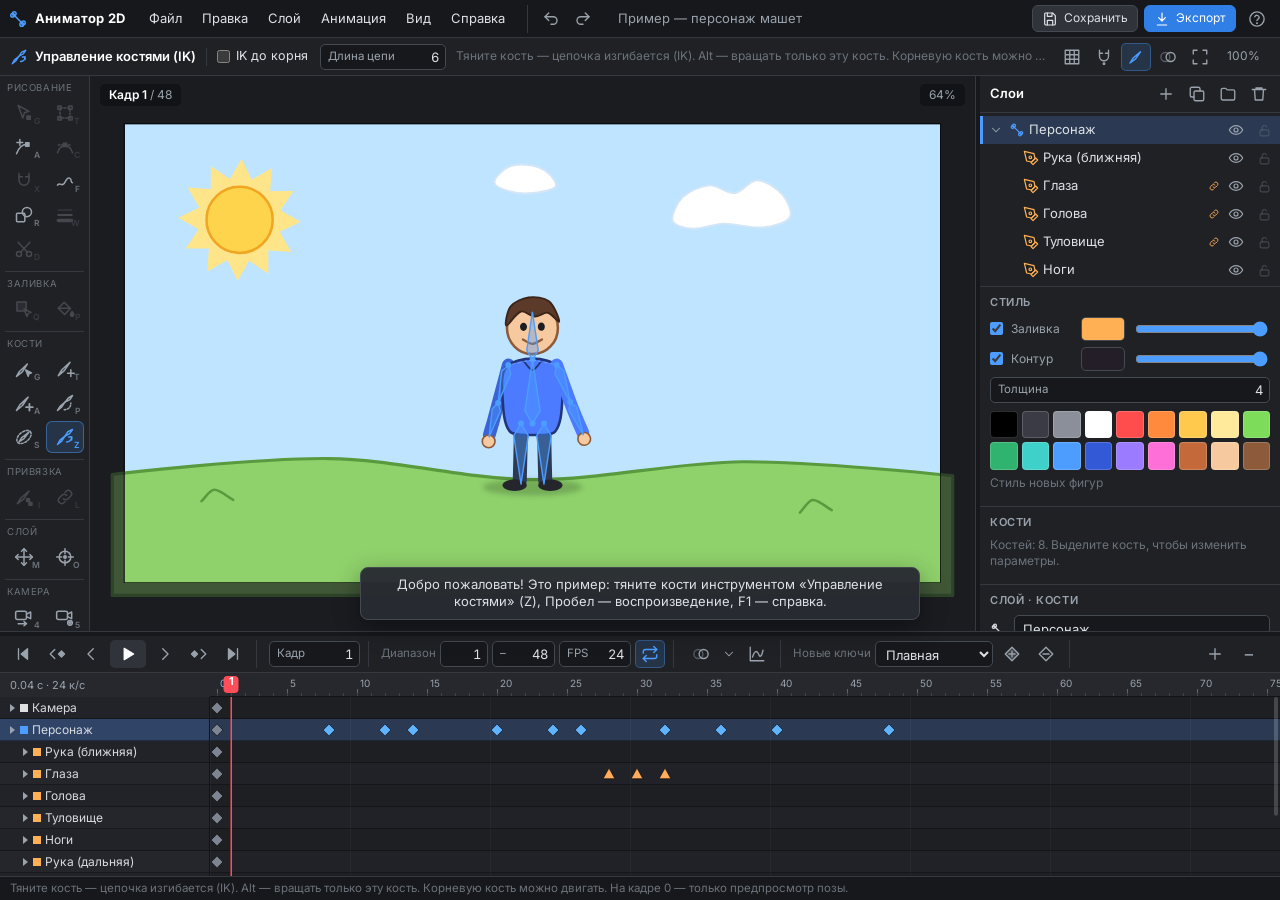
==== animator/index.html @ c3484f9c "Add Аниматор 2D: standalone browser 2D animation editor (Moho-style) Self-contained app in animator/" ====
<!DOCTYPE html>
<html lang="ru">
<head>
  <meta charset="UTF-8" />
  <meta name="viewport" content="width=device-width, initial-scale=1" />
  <title>Аниматор 2D</title>
  <meta name="description" content="Браузерный редактор 2D-анимации: векторное рисование, кости с IK и гибкой привязкой, таймлайн с интерполяцией, луковая кожа, экспорт видео и GIF." />
  <meta name="theme-color" content="#17181b" />
  <link rel="icon" type="image/svg+xml" href="favicon.svg" />
  <link rel="preconnect" href="https://fonts.googleapis.com" />
  <link rel="preconnect" href="https://fonts.gstatic.com" crossorigin />
  <link rel="stylesheet" href="https://fonts.googleapis.com/css2?family=Inter:wght@400;500;600;700&display=swap" />
  <link rel="stylesheet" href="editor.css" />
</head>
<body>
  <div id="app">
    <header id="menubar"></header>
    <div id="optbar" role="toolbar" aria-label="Параметры инструмента"></div>
    <div id="work">
      <aside id="toolbox" role="toolbar" aria-label="Инструменты" aria-orientation="vertical"></aside>
      <main id="viewport"></main>
      <div id="side-split" class="vsplit" title="Потяните, чтобы изменить ширину"></div>
      <aside id="side">
        <section id="layers" class="panel"></section>
        <section id="inspector" class="panel" aria-label="Свойства"></section>
      </aside>
    </div>
    <div id="tl-split" class="hsplit" title="Потяните, чтобы изменить высоту таймлайна"></div>
    <section id="timeline" aria-label="Таймлайн"></section>
    <footer id="status"></footer>
  </div>
  <noscript>Для работы редактора нужен JavaScript.</noscript>
  <script type="module" src="js/main.js"></script>
</body>
</html>
---- animator/editor.css ----
/* Аниматор 2D — тёмная тема рабочего пространства */
:root {
  --bg0: #17181b;
  --bg1: #1f2125;
  --bg2: #26292e;
  --bg3: #30343a;
  --bg4: #3a3f46;
  --line: #34383f;
  --line2: #444a52;
  --text: #dde1e6;
  --text2: #9aa3ad;
  --text3: #6c737c;
  --accent: #4c9dff;
  --accent2: #2f7fe6;
  --accent-bg: rgba(76, 157, 255, .16);
  --warm: #ffad5c;
  --danger: #ff5a6a;
  --radius: 6px;
  --font: Inter, system-ui, -apple-system, 'Segoe UI', Roboto, sans-serif;
  color-scheme: dark;
}

* { box-sizing: border-box; }
html, body { margin: 0; height: 100%; background: var(--bg0); color: var(--text); font: 13px/1.35 var(--font); overflow: hidden; }
button, input, select { font: inherit; color: inherit; }
button { cursor: pointer; }
:focus-visible { outline: 2px solid var(--accent); outline-offset: 1px; }
kbd { display: inline-block; min-width: 20px; padding: 1px 6px; border-radius: 4px; background: var(--bg3); border: 1px solid var(--line2); border-bottom-width: 2px; font: 600 11px/1.5 var(--font); text-align: center; white-space: nowrap; }
.muted { color: var(--text2); }

#app { display: grid; grid-template-columns: minmax(0, 1fr); grid-template-rows: 38px 38px minmax(0, 1fr) 5px auto 24px; height: 100vh; height: 100dvh; overflow: hidden; }
#app > * { min-width: 0; }

/* ---------- меню ---------- */
#menubar { display: flex; align-items: center; gap: 6px; padding: 0 8px; background: var(--bg0); border-bottom: 1px solid var(--line); min-width: 0; }
.logo { display: flex; align-items: center; gap: 7px; font-weight: 700; letter-spacing: .2px; color: #fff; padding-right: 8px; white-space: nowrap; }
.logo .ic { color: var(--accent); }
.menus { display: flex; min-width: 0; overflow: hidden; flex: none; }
.mb { background: none; border: 0; padding: 6px 10px; border-radius: 5px; color: var(--text); }
.mb:hover, .mb.open { background: var(--bg3); }
.mb-tools { display: flex; gap: 2px; margin-left: 6px; padding-left: 8px; border-left: 1px solid var(--line); }
.doc-title { margin-left: 14px; color: var(--text2); white-space: nowrap; overflow: hidden; text-overflow: ellipsis; min-width: 0; flex: 1 1 auto; }
.saved { color: var(--text3); font-size: 11px; transition: color .3s; white-space: nowrap; }
.saved.on { color: #7fd36b; }
.mb-right { display: flex; gap: 6px; align-items: center; margin-left: auto; }

.menu { position: fixed; z-index: 1000; min-width: 200px; padding: 5px; background: #2a2d33; border: 1px solid var(--line2); border-radius: 8px; box-shadow: 0 12px 32px rgba(0,0,0,.5); }
.menu.sub { position: absolute; }
.menu-item { display: flex; align-items: center; gap: 8px; width: 100%; padding: 6px 8px; border: 0; background: none; border-radius: 5px; text-align: left; color: var(--text); white-space: nowrap; position: relative; }
.menu-item:hover:not(.dis) { background: var(--accent2); color: #fff; }
.menu-item.dis { color: var(--text3); cursor: default; }
.menu-check { width: 12px; color: var(--accent); }
.menu-item:hover .menu-check { color: #fff; }
.menu-ic { width: 16px; }
.menu-label { flex: 1; }
.menu-key { color: var(--text3); font-size: 11px; margin-left: 18px; }
.menu-item:hover:not(.dis) .menu-key { color: rgba(255,255,255,.8); }
.menu-sub { color: var(--text2); }
.menu-sep { height: 1px; margin: 4px 6px; background: var(--line2); }
.menu-title { padding: 4px 10px 6px; color: var(--text3); font-size: 11px; text-transform: uppercase; letter-spacing: .5px; }

/* ---------- кнопки ---------- */
.ic { display: inline-flex; align-items: center; justify-content: center; flex: none; }
.icon-btn { display: inline-flex; align-items: center; justify-content: center; width: 30px; height: 28px; padding: 0; background: none; border: 1px solid transparent; border-radius: 5px; color: var(--text2); }
.icon-btn:hover { background: var(--bg3); color: var(--text); }
.icon-btn.tog.on { background: var(--accent-bg); color: var(--accent); border-color: rgba(76,157,255,.35); }
.icon-btn.mini { width: 18px; }
.icon-btn.play { width: 36px; color: #fff; background: var(--bg3); }
.icon-btn.play:hover { background: var(--accent2); }
.minus { font-size: 18px; line-height: 1; }
.btn { display: inline-flex; align-items: center; gap: 6px; padding: 6px 12px; border-radius: var(--radius); border: 1px solid var(--line2); background: var(--bg3); color: var(--text); white-space: nowrap; }
.btn:hover { background: var(--bg4); }
.btn.primary { background: var(--accent2); border-color: var(--accent2); color: #fff; }
.btn.primary:hover { background: var(--accent); }
.btn.danger { color: #ffb3bb; }
.btn.danger:hover { background: #5a2a31; }
.btn.ghost { background: none; border-color: transparent; color: var(--text2); }
.btn.sm { padding: 4px 9px; font-size: 12px; }
.btn-row { display: flex; flex-wrap: wrap; gap: 5px; margin-top: 6px; }

/* ---------- параметры инструмента ---------- */
#optbar { display: flex; align-items: center; gap: 10px; padding: 0 10px; background: var(--bg1); border-bottom: 1px solid var(--line); min-width: 0; overflow: hidden; }
.ob-tool { display: flex; align-items: center; gap: 7px; font-weight: 600; color: #fff; padding-right: 10px; border-right: 1px solid var(--line); white-space: nowrap; }
.ob-tool .ic { color: var(--accent); }
.ob-opts { display: flex; align-items: center; gap: 12px; flex: none; }
.ob-hint { color: var(--text3); font-size: 12px; white-space: nowrap; overflow: hidden; text-overflow: ellipsis; min-width: 0; flex: 1; }
.ob-right { display: flex; align-items: center; gap: 2px; margin-left: auto; flex: none; }

/* ---------- рабочая зона ---------- */
#work { display: grid; grid-template-columns: 90px minmax(0, 1fr) 5px auto; min-height: 0; }
#toolbox { display: grid; grid-template-columns: 1fr 1fr; grid-auto-rows: max-content; align-content: start; gap: 2px; background: var(--bg1); border-right: 1px solid var(--line); overflow-y: auto; overflow-x: hidden; padding: 4px 5px 10px; scrollbar-width: thin; }
.tb-group { grid-column: 1 / -1; font-size: 9.5px; line-height: 12px; text-transform: uppercase; letter-spacing: .6px; color: var(--text3); padding: 6px 2px 1px; white-space: nowrap; overflow: hidden; text-overflow: ellipsis; border-top: 1px solid var(--line); margin-top: 4px; }
.tb-group:first-child { margin-top: 0; border-top: 0; padding-top: 2px; }
.tb-btn { position: relative; display: flex; align-items: center; justify-content: center; width: 100%; height: 32px; border-radius: 6px; border: 1px solid transparent; background: none; color: var(--text2); }
.tb-btn:hover { background: var(--bg3); color: var(--text); }
.tb-btn.on { background: var(--accent-bg); color: var(--accent); border-color: rgba(76,157,255,.45); }
.tb-btn.na { opacity: .3; }
.tb-key { position: absolute; right: 3px; bottom: 1px; font-size: 8.5px; color: var(--text3); font-weight: 600; }
.tb-btn.on .tb-key { color: var(--accent); }

#viewport { position: relative; overflow: hidden; background: #202227; min-width: 0; }
#viewport canvas { position: absolute; inset: 0; display: block; touch-action: none; outline: none; }
.hud { position: absolute; left: 10px; top: 8px; padding: 3px 9px; border-radius: 5px; background: rgba(15,16,18,.72); color: var(--text2); font-size: 12px; pointer-events: none; }
.hud b { color: #fff; font-weight: 600; }
.hud-setup { color: var(--accent); }
.hud-r { left: auto; right: 10px; }

.vsplit { cursor: col-resize; background: var(--bg0); border-left: 1px solid var(--line); }
.hsplit { cursor: row-resize; background: var(--bg0); border-top: 1px solid var(--line); }
.vsplit:hover, .hsplit:hover { background: var(--accent2); }

#side { width: 300px; display: grid; grid-template-rows: minmax(140px, 38%) minmax(0, 1fr); background: var(--bg1); min-height: 0; }
.panel { display: flex; flex-direction: column; min-height: 0; }
.panel-head { display: flex; align-items: center; justify-content: space-between; padding: 4px 6px 4px 10px; border-bottom: 1px solid var(--line); font-weight: 600; color: #fff; }
.panel-tools { display: flex; gap: 1px; }

/* ---------- слои ---------- */
#layers { border-bottom: 1px solid var(--line); }
.layers-list { flex: 1; overflow-y: auto; padding: 3px 0; scrollbar-width: thin; }
.lrow { display: flex; align-items: center; gap: 4px; height: 28px; padding-right: 4px; border-left: 3px solid transparent; cursor: default; user-select: none; position: relative; }
.lrow:hover { background: var(--bg2); }
.lrow.active { background: #2b3a52; border-left-color: var(--accent); }
.lrow.hidden .lname { color: var(--text3); }
.lrow.dragging { opacity: .45; }
.lrow.drop-a::before, .lrow.drop-b::after { content: ''; position: absolute; left: 0; right: 0; height: 2px; background: var(--accent); }
.lrow.drop-a::before { top: 0; }
.lrow.drop-b::after { bottom: 0; }
.lrow.drop-in { outline: 2px dashed var(--accent); outline-offset: -3px; }
.lexp { width: 18px; height: 20px; padding: 0; border: 0; background: none; color: var(--text2); display: inline-flex; align-items: center; justify-content: center; }
.lexp-sp { width: 18px; flex: none; }
.ltype { color: var(--text2); }
.ltype.t-vector { color: #ffb054; }
.ltype.t-bone { color: #4c9dff; }
.ltype.t-switch { color: #d38bff; }
.ltype.t-image { color: #57c9a6; }
.ltype.t-audio { color: #ff6fd8; }
.lname { flex: 1; min-width: 0; white-space: nowrap; overflow: hidden; text-overflow: ellipsis; }
.lname-in { flex: 1; min-width: 0; padding: 2px 5px; background: var(--bg0); border: 1px solid var(--accent); border-radius: 4px; }
.lbadge { color: var(--warm); display: inline-flex; }
.lvis, .llock { width: 24px; height: 22px; padding: 0; border: 0; background: none; color: var(--text2); display: inline-flex; align-items: center; justify-content: center; border-radius: 4px; }
.lvis:hover, .llock:hover { background: var(--bg4); color: #fff; }
.llock { color: var(--text3); }
.llock.on { color: var(--warm); }
.empty { padding: 16px; color: var(--text3); text-align: center; }

/* ---------- свойства ---------- */
#inspector { overflow-y: auto; padding-bottom: 20px; scrollbar-width: thin; display: block; }
.insp-sec { padding: 8px 10px 10px; border-bottom: 1px solid var(--line); }
.insp-title { font-size: 11px; text-transform: uppercase; letter-spacing: .6px; color: var(--text2); font-weight: 600; margin-bottom: 7px; }
.insp-row { display: flex; align-items: center; gap: 8px; margin: 5px 0; flex-wrap: wrap; }
.insp-row > .num { flex: 1 1 0; min-width: 0; }
.insp-note { color: var(--text3); font-size: 12px; margin: 5px 0; }
.insp-fx { margin-top: 6px; }
.insp-fx summary { cursor: pointer; color: var(--text2); font-size: 12px; padding: 3px 0; }
.txt { flex: 1; min-width: 0; padding: 5px 8px; background: var(--bg0); border: 1px solid var(--line2); border-radius: 5px; }
.txt:focus { border-color: var(--accent); outline: none; }

.num { display: inline-flex; align-items: center; background: var(--bg0); border: 1px solid var(--line2); border-radius: 5px; height: 26px; min-width: 0; }
.num:focus-within { border-color: var(--accent); }
.num-l { padding: 0 6px 0 7px; color: var(--text2); font-size: 11.5px; cursor: ew-resize; user-select: none; white-space: nowrap; height: 100%; display: flex; align-items: center; touch-action: none; }
.num-l:hover { color: var(--accent); }
.num-l:empty { padding: 0 2px; }
.num-in { width: 100%; min-width: 36px; padding: 0 6px 0 0; height: 100%; background: none; border: 0; outline: none; text-align: right; font-variant-numeric: tabular-nums; }
.num-u { color: var(--text3); font-size: 11px; padding-right: 6px; }
.rng { display: flex; align-items: center; gap: 8px; margin: 5px 0; color: var(--text2); font-size: 12px; }
.rng input { flex: 1; min-width: 60px; accent-color: var(--accent); }
.rng-v { width: 34px; text-align: right; color: var(--text); font-variant-numeric: tabular-nums; }
.ob-opts .rng { margin: 0; }
.ob-opts .rng input { width: 90px; flex: none; }
.chk { display: inline-flex; align-items: center; gap: 6px; color: var(--text); font-size: 12.5px; cursor: pointer; user-select: none; }
.chk input { accent-color: var(--accent); margin: 0; }
.sel { display: flex; align-items: center; gap: 8px; color: var(--text2); font-size: 12px; flex: 1; }
.sel select { flex: 1; min-width: 0; }
select { background: var(--bg0); border: 1px solid var(--line2); border-radius: 5px; padding: 4px 6px; height: 26px; }

.colorf { display: flex; align-items: center; gap: 8px; margin: 6px 0; }
.colorf > input[type=checkbox] { accent-color: var(--accent); margin: 0; }
.colorf-l { width: 62px; color: var(--text2); font-size: 12px; }
.swatch { position: relative; width: 44px; height: 24px; border-radius: 5px; border: 1px solid var(--line2); overflow: hidden; background-image: linear-gradient(45deg, #555 25%, transparent 25%, transparent 75%, #555 75%), linear-gradient(45deg, #555 25%, #888 25%, #888 75%, #555 75%); background-size: 8px 8px; background-position: 0 0, 4px 4px; flex: none; }
.swatch-c { position: absolute; inset: 0; }
.swatch input { position: absolute; inset: 0; width: 100%; height: 100%; opacity: 0; cursor: pointer; border: 0; padding: 0; }
.alpha { flex: 1; min-width: 50px; accent-color: var(--accent); }
.palette { display: grid; grid-template-columns: repeat(9, 1fr); gap: 4px; margin-top: 8px; }
.pal { aspect-ratio: 1; border-radius: 4px; border: 1px solid rgba(255,255,255,.18); padding: 0; }
.pal:hover { transform: scale(1.12); border-color: #fff; }

/* ---------- таймлайн ---------- */
#timeline { height: 240px; display: flex; flex-direction: column; background: var(--bg1); min-height: 0; }
.tl-bar { display: flex; align-items: center; gap: 4px; padding: 4px 8px; border-bottom: 1px solid var(--line); overflow-x: auto; scrollbar-width: none; flex: none; }
.tl-bar::-webkit-scrollbar { display: none; }
.tl-grp { display: flex; align-items: center; gap: 4px; padding: 0 8px; border-right: 1px solid var(--line); flex: none; }
.tl-grp:first-child { padding-left: 0; }
.tl-grp.right { margin-left: auto; border: 0; }
.tl-lab { color: var(--text3); font-size: 11.5px; white-space: nowrap; }
.tl-bar select { width: 118px; }
.tl-wrap { position: relative; flex: 1; min-height: 0; }
.tl-wrap canvas { position: absolute; inset: 0; display: block; outline: none; touch-action: none; }

#status { display: flex; align-items: center; gap: 14px; padding: 0 10px; background: var(--bg0); border-top: 1px solid var(--line); color: var(--text3); font-size: 11.5px; white-space: nowrap; overflow: hidden; }
.st-hint { flex: 1; overflow: hidden; text-overflow: ellipsis; min-width: 0; }
.st-sel { color: var(--text2); }
.st-pos { font-variant-numeric: tabular-nums; min-width: 120px; text-align: right; }

/* ---------- уведомления / диалоги ---------- */
.toasts { position: fixed; left: 50%; bottom: 280px; transform: translateX(-50%); display: flex; flex-direction: column; align-items: center; gap: 6px; z-index: 2000; pointer-events: none; }
.toast { max-width: min(560px, 90vw); padding: 8px 14px; border-radius: 8px; background: rgba(40,43,49,.96); border: 1px solid var(--line2); color: var(--text); box-shadow: 0 8px 24px rgba(0,0,0,.4); animation: tin .18s ease-out; text-align: center; }
.toast.out { opacity: 0; transform: translateY(6px); transition: .3s; }
@keyframes tin { from { opacity: 0; transform: translateY(8px); } }

.modal-back { position: fixed; inset: 0; background: rgba(0,0,0,.5); display: flex; align-items: center; justify-content: center; z-index: 1500; padding: 16px; }
.modal { max-width: 100%; max-height: 100%; display: flex; flex-direction: column; background: #24272c; border: 1px solid var(--line2); border-radius: 10px; box-shadow: 0 20px 60px rgba(0,0,0,.6); }
.modal-head { display: flex; align-items: center; justify-content: space-between; padding: 10px 10px 10px 16px; border-bottom: 1px solid var(--line); font-weight: 600; color: #fff; }
.modal-body { padding: 14px 16px; overflow-y: auto; }
.modal-body p { margin: 0 0 8px; }
.modal-foot { display: flex; justify-content: flex-end; gap: 8px; padding: 10px 16px; border-top: 1px solid var(--line); }
.form { display: flex; flex-direction: column; gap: 10px; }
.form .num { width: 100%; }
.pbar { height: 8px; border-radius: 4px; background: var(--bg0); overflow: hidden; margin: 6px 0 8px; }
.pbar-in { height: 100%; width: 0; background: var(--accent); transition: width .15s; }

.help h3 { margin: 14px 0 6px; font-size: 13px; color: #fff; }
.help h3:first-child { margin-top: 0; }
.help ul, .help ol { margin: 0; padding-left: 20px; }
.help li { margin: 3px 0; }
.keys { width: 100%; border-collapse: collapse; }
.keys td { padding: 4px 6px; border-bottom: 1px solid var(--line); vertical-align: top; }
.keys td:first-child { width: 1%; white-space: nowrap; }
.keys td:nth-child(2) { white-space: nowrap; }
.keys .ic { vertical-align: -3px; color: var(--accent); }

/* ---------- узкие экраны ---------- */
@media (max-width: 1100px) {
  .ob-hint { display: none; }
  .logo span { display: none; }
  .doc-title { display: none; }
}
@media (max-width: 860px) {
  #side { width: 240px !important; }
  .mb-right .btn { display: none; }
  .mb { padding: 6px 7px; }
  #timeline { height: 190px; }
}
@media (max-width: 640px) {
  #work { grid-template-columns: 50px minmax(0, 1fr) 0 0; }
  #toolbox { grid-template-columns: 1fr; }
  #side, .vsplit { display: none; }
}
@media (prefers-reduced-motion: reduce) {
  * { animation: none !important; transition: none !important; }
}
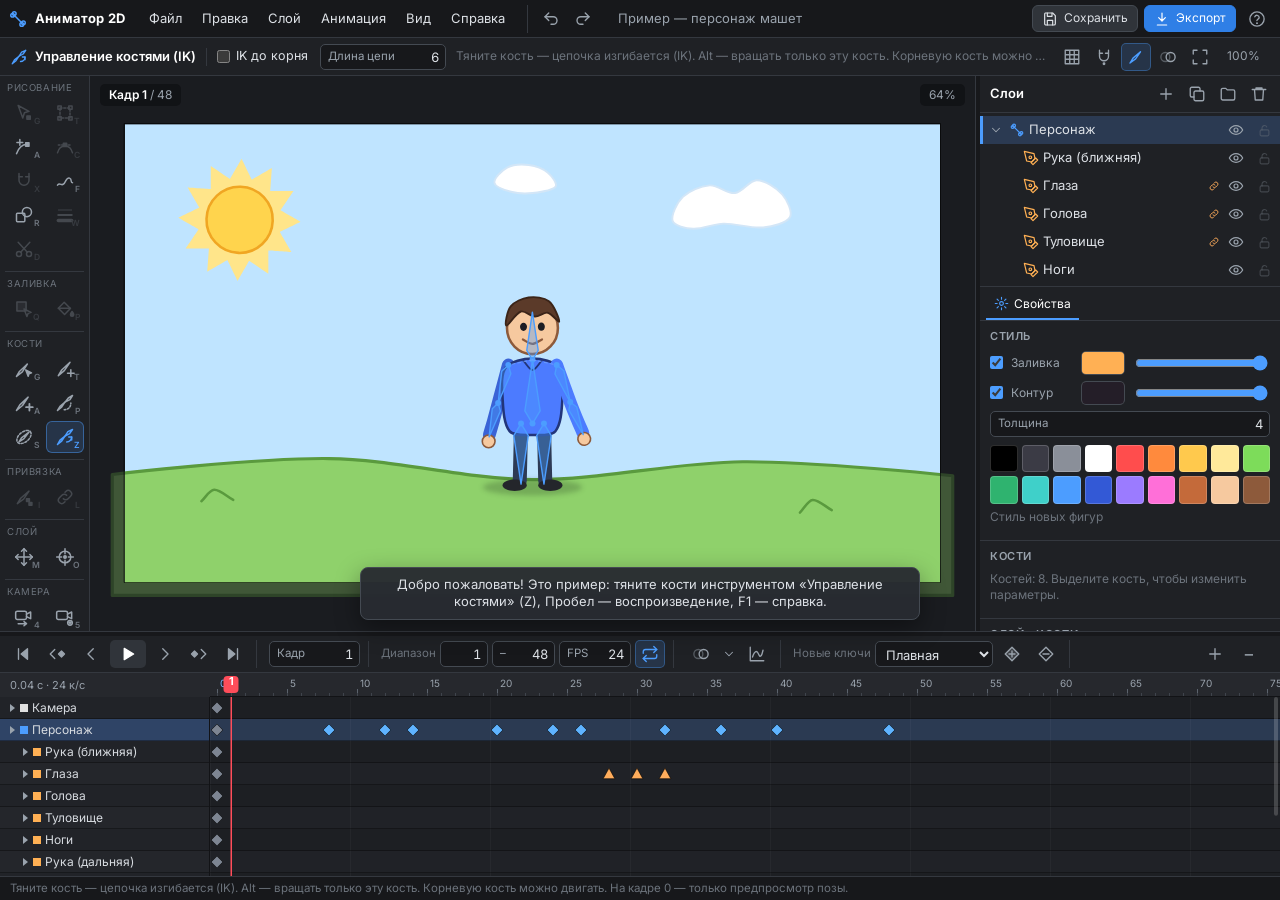
==== commit dc4d81ab: "Animator: plugin registries for extension modules, side tabs, templates, simple mode Core hooks (js/" ====
--- a/animator/index.html
+++ b/animator/index.html
@@ -22,7 +22,12 @@
       <div id="side-split" class="vsplit" title="Потяните, чтобы изменить ширину"></div>
       <aside id="side">
         <section id="layers" class="panel"></section>
-        <section id="inspector" class="panel" aria-label="Свойства"></section>
+        <section id="sidepanel" class="panel">
+          <div id="side-tabs" class="side-tabs" role="tablist"></div>
+          <div id="side-body" class="side-body">
+            <div id="inspector" aria-label="Свойства"></div>
+          </div>
+        </section>
       </aside>
     </div>
     <div id="tl-split" class="hsplit" title="Потяните, чтобы изменить высоту таймлайна"></div>
--- a/animator/editor.css
+++ b/animator/editor.css
@@ -143,8 +143,27 @@
 .llock.on { color: var(--warm); }
 .empty { padding: 16px; color: var(--text3); text-align: center; }
 
+/* ---------- вкладки правой панели ---------- */
+#sidepanel { min-height: 0; }
+.side-tabs { display: flex; gap: 2px; padding: 4px 6px 0; border-bottom: 1px solid var(--line); overflow-x: auto; scrollbar-width: none; flex: none; }
+.side-tabs::-webkit-scrollbar { display: none; }
+.side-tab { display: inline-flex; align-items: center; gap: 5px; padding: 5px 8px 6px; border: 0; border-bottom: 2px solid transparent; background: none; color: var(--text2); font-size: 12px; white-space: nowrap; border-radius: 5px 5px 0 0; }
+.side-tab:hover { color: var(--text); background: var(--bg2); }
+.side-tab.on { color: #fff; border-bottom-color: var(--accent); }
+.side-tab.on .ic { color: var(--accent); }
+.side-body { flex: 1; min-height: 0; position: relative; }
+.side-body > * { position: absolute; inset: 0; overflow-y: auto; scrollbar-width: thin; }
+.side-body > [hidden] { display: none; }
+.side-tab-body { padding: 8px 10px 20px; }
+.mb-ext { display: flex; gap: 6px; align-items: center; }
+.mb-ext:empty { display: none; }
+.tpl-grid { display: grid; grid-template-columns: repeat(auto-fill, minmax(170px, 1fr)); gap: 10px; margin-top: 10px; }
+.tpl-card { display: flex; flex-direction: column; gap: 4px; align-items: flex-start; text-align: left; padding: 12px; border-radius: 8px; border: 1px solid var(--line2); background: var(--bg2); color: var(--text); min-height: 86px; }
+.tpl-card:hover { border-color: var(--accent); background: #26354a; }
+.tpl-card span { color: var(--text2); font-size: 12px; }
+
 /* ---------- свойства ---------- */
-#inspector { overflow-y: auto; padding-bottom: 20px; scrollbar-width: thin; display: block; }
+#inspector { padding-bottom: 20px; display: block; }
 .insp-sec { padding: 8px 10px 10px; border-bottom: 1px solid var(--line); }
 .insp-title { font-size: 11px; text-transform: uppercase; letter-spacing: .6px; color: var(--text2); font-weight: 600; margin-bottom: 7px; }
 .insp-row { display: flex; align-items: center; gap: 8px; margin: 5px 0; flex-wrap: wrap; }
